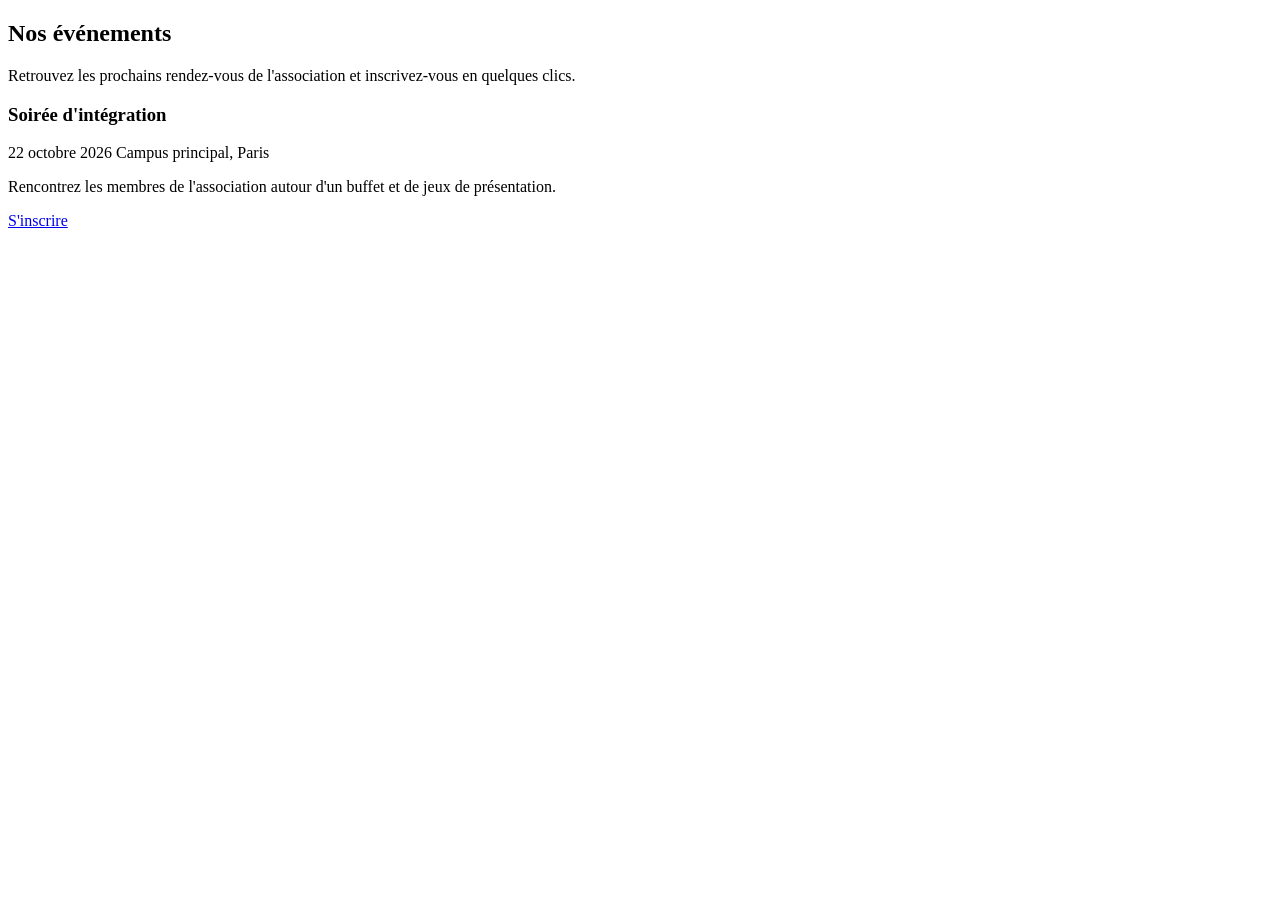
==== event.html @ ea040ffe "création branche et événement 1" ====
<!DOCTYPE html>
<html lang="fr">
<head>
  <meta charset="UTF-8">
  <meta name="viewport" content="width=device-width, initial-scale=1">
  <title>Événements - Association étudiante</title>
  <link rel="stylesheet" href="css/style.css">
  <link rel="stylesheet" href="css/event.css">
</head>
<body>

  <header>
    
  </header>

  <main>
    <section class="events" id="evenements">
      <h2>Nos événements</h2>
      <p class="events-intro">
        Retrouvez les prochains rendez-vous de l'association et inscrivez-vous en quelques clics.
      </p>

      <div class="events-grid">

        <article class="event-card">
          <h3 class="event-title">Soirée d'intégration</h3>
          <p class="event-meta">
            <time datetime="2026-10-22">22 octobre 2026</time>
            <span class="event-place">Campus principal, Paris</span>
          </p>
          <p class="event-description">
            Rencontrez les membres de l'association autour d'un buffet et de jeux de présentation.
          </p>
          <a class="btn" href="formulaire.html">S'inscrire</a>
        </article>

        
      </div>
    </section>
  </main>

  <footer>

  </footer>

</body>
</html>
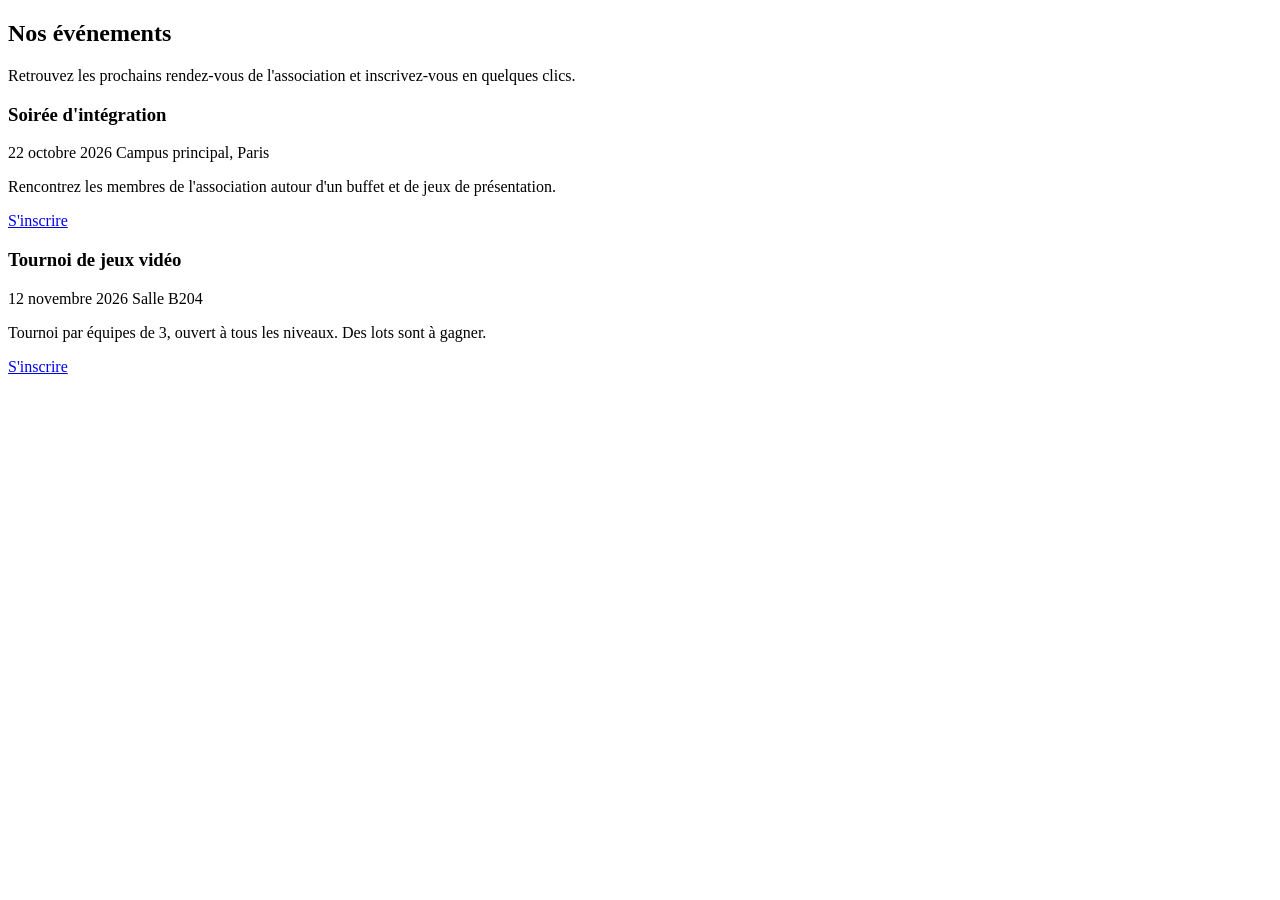
==== commit 85d9cc5b: "ajout evenement 2 sans css" ====
--- a/event.html
+++ b/event.html
@@ -34,6 +34,19 @@
           <a class="btn" href="formulaire.html">S'inscrire</a>
         </article>
 
+         <article class="event-card">
+          <h3 class="event-title">Tournoi de jeux vidéo</h3>
+          <p class="event-meta">
+            <time datetime="2026-11-12">12 novembre 2026</time>
+            <span class="event-place">Salle B204</span>
+          </p>
+          <p class="event-description">
+            Tournoi par équipes de 3, ouvert à tous les niveaux. Des lots sont à gagner.
+          </p>
+          <a class="btn" href="formulaire.html">S'inscrire</a>
+        </article>
+ 
+
         
       </div>
     </section>
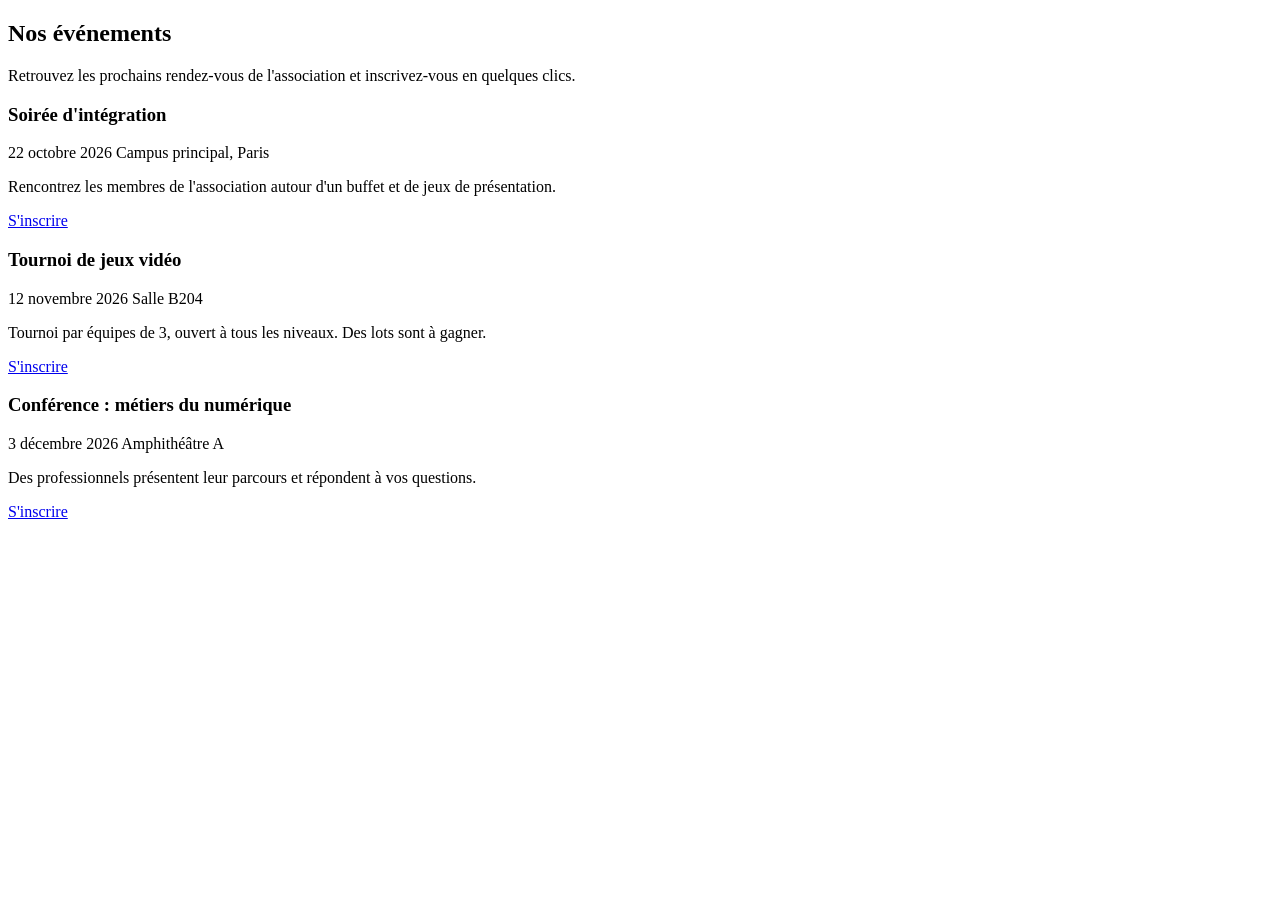
==== commit 13d8d9d7: "ajout du css pour la page event" ====
--- a/event.html
+++ b/event.html
@@ -45,6 +45,18 @@
           </p>
           <a class="btn" href="formulaire.html">S'inscrire</a>
         </article>
+
+        <article class="event-card">
+          <h3 class="event-title">Conférence : métiers du numérique</h3>
+          <p class="event-meta">
+            <time datetime="2026-12-03">3 décembre 2026</time>
+            <span class="event-place">Amphithéâtre A</span>
+          </p>
+          <p class="event-description">
+            Des professionnels présentent leur parcours et répondent à vos questions.
+          </p>
+          <a class="btn" href="formulaire.html">S'inscrire</a>
+        </article>
  
 
         
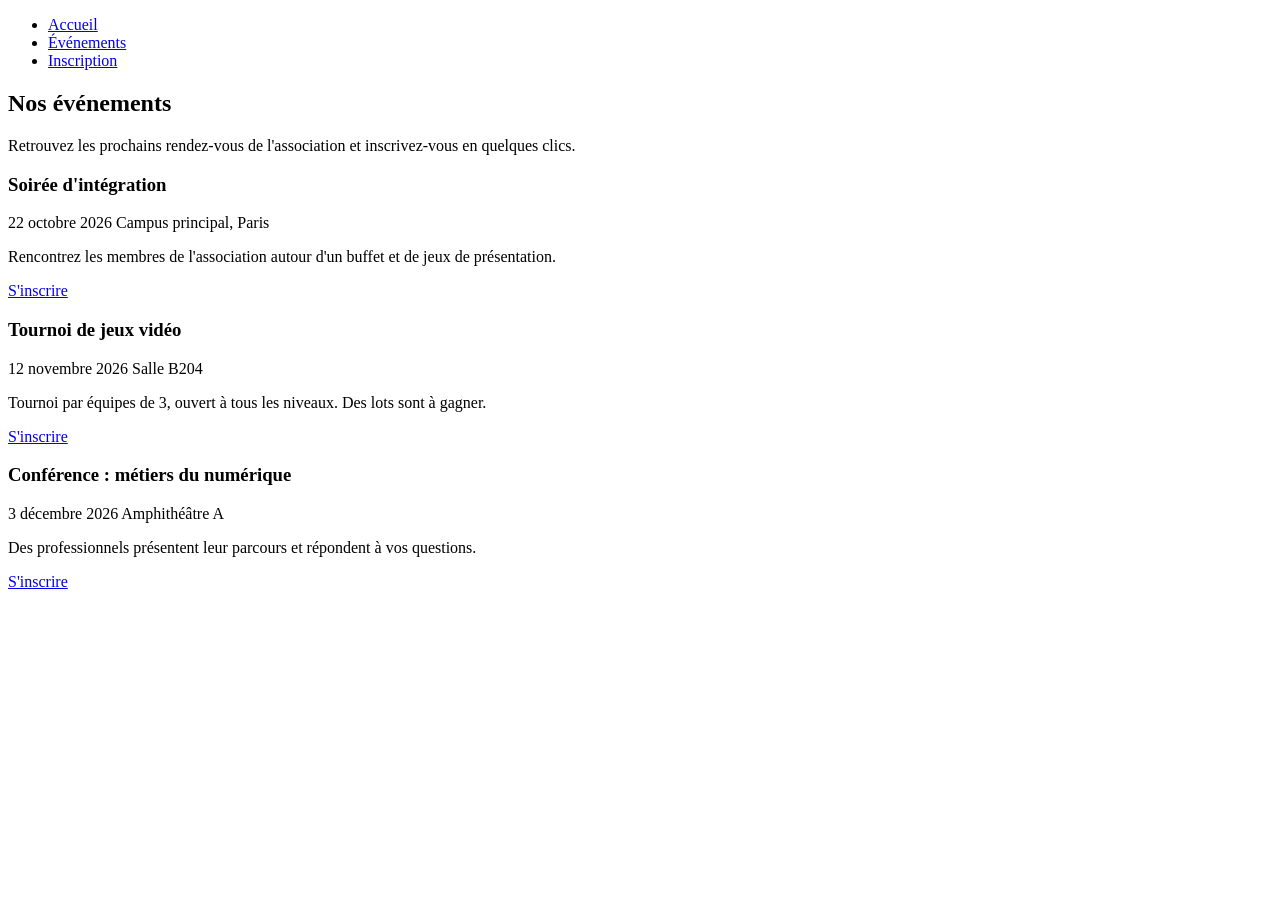
==== commit 609f0c57: "unification des branches" ====
--- a/event.html
+++ b/event.html
@@ -9,9 +9,15 @@
 </head>
 <body>
 
-  <header>
-    
-  </header>
+    <header>
+        <nav>
+            <ul class="nav-links">
+                <li><a href="index.html">Accueil</a></li>
+                <li><a href="event.html">Événements</a></li>
+                <li><a href="formulaire.html">Inscription</a></li>
+            </ul>
+        </nav>
+    </header>
 
   <main>
     <section class="events" id="evenements">
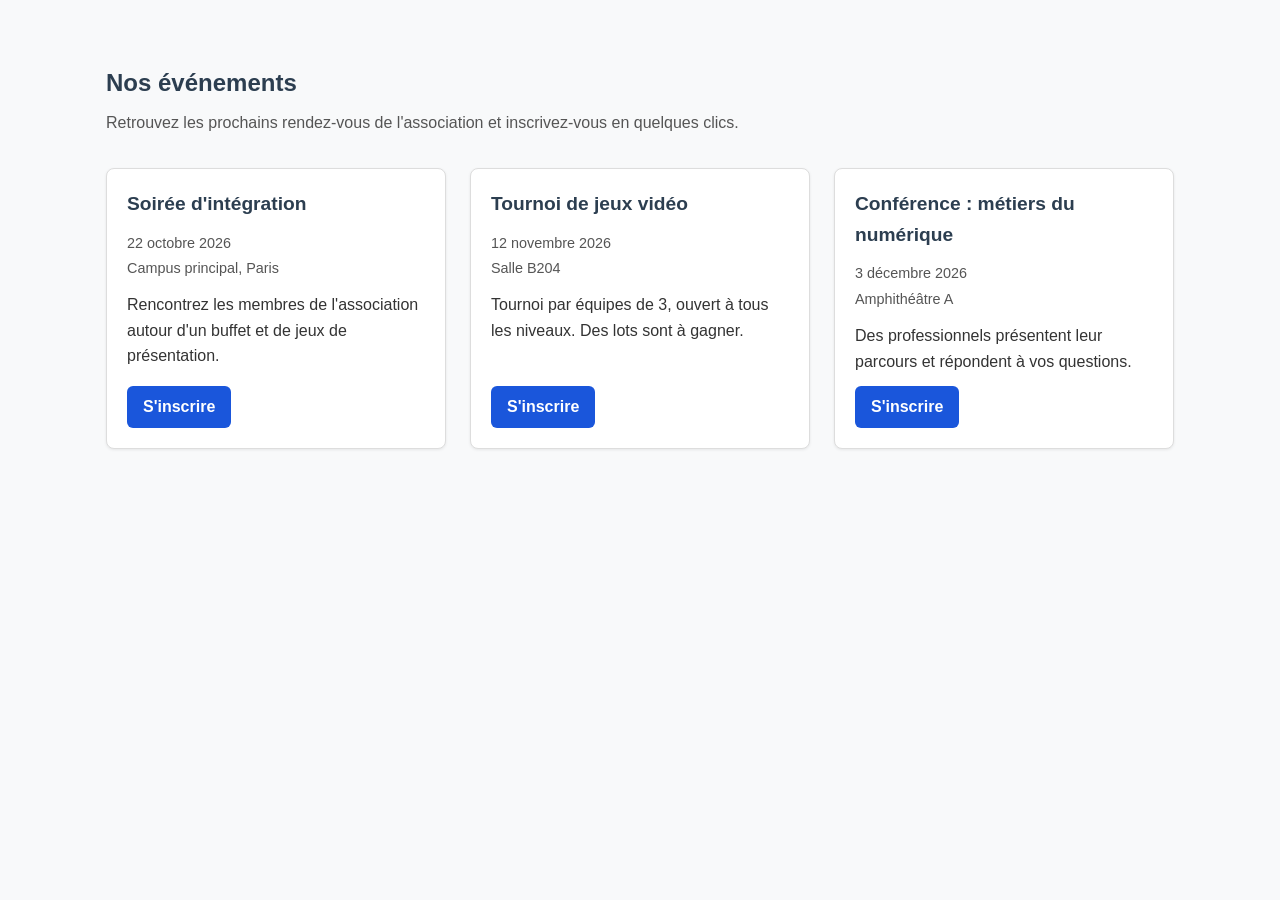
==== commit d45ad450: "ajout de la version mobile" ====
--- a/event.html
+++ b/event.html
@@ -4,20 +4,14 @@
   <meta charset="UTF-8">
   <meta name="viewport" content="width=device-width, initial-scale=1">
   <title>Événements - Association étudiante</title>
-  <link rel="stylesheet" href="css/style.css">
-  <link rel="stylesheet" href="css/event.css">
+  <link rel="stylesheet" href="style.css">
+  <link rel="stylesheet" href="event.css">
 </head>
 <body>
 
-    <header>
-        <nav>
-            <ul class="nav-links">
-                <li><a href="index.html">Accueil</a></li>
-                <li><a href="event.html">Événements</a></li>
-                <li><a href="formulaire.html">Inscription</a></li>
-            </ul>
-        </nav>
-    </header>
+  <header>
+    
+  </header>
 
   <main>
     <section class="events" id="evenements">
--- a/style.css
+++ b/style.css
@@ -0,0 +1,74 @@
+/* Variables globales */
+:root {
+    --primary-color: #2c3e50;
+    --secondary-color: #e74c3c;
+    --background-color: #f8f9fa;
+    --text-color: #333333;
+    --font-main: 'Segoe UI', Tahoma, Geneva, Verdana, sans-serif;
+}
+
+/* Reset CSS basique */
+* {
+    margin: 0;
+    padding: 0;
+    box-sizing: border-box;
+}
+
+body {
+    font-family: var(--font-main);
+    background-color: var(--background-color);
+    color: var(--text-color);
+    line-height: 1.6;
+}
+
+main {
+    padding: 2rem;
+    max-width: 1200px;
+    margin: 0 auto;
+}
+
+h1, h2, h3 {
+    color: var(--primary-color);
+    margin-bottom: 1rem;
+}
+
+p {
+    margin-bottom: 1rem;
+}
+
+.presentation-section {
+    background: white;
+    padding: 2rem;
+    border-radius: 8px;
+    box-shadow: 0 4px 6px rgba(0,0,0,0.1);
+    text-align: center;
+}
+
+@media (max-width: 600px) {
+    header {
+        padding: 0.85rem 1rem;
+    }
+
+    nav {
+        justify-content: center;
+    }
+
+    .nav-links {
+        flex-wrap: wrap;
+        justify-content: center;
+        gap: 0.75rem 1.25rem;
+    }
+
+    main {
+        padding: 1rem;
+    }
+
+    .presentation-section {
+        padding: 1.25rem;
+    }
+
+    h1 {
+        font-size: 1.65rem;
+    }
+}
+
--- a/event.css
+++ b/event.css
@@ -0,0 +1,89 @@
+.events {
+  max-width: 1100px;
+  margin: 0 auto;
+  padding: 2rem 1rem;
+}
+ 
+.events h2 {
+  margin-bottom: 0.5rem;
+}
+ 
+.events-intro {
+  margin-bottom: 2rem;
+  color: #555;
+}
+ 
+/* Grille des cartes */
+.events-grid {
+  display: grid;
+  grid-template-columns: repeat(auto-fill, minmax(280px, 1fr));
+  gap: 1.5rem;
+}
+ 
+/* Carte d'événement */
+.event-card {
+  display: flex;
+  flex-direction: column;
+  gap: 0.75rem;
+  padding: 1.25rem;
+  border: 1px solid #ddd;
+  border-radius: 8px;
+  background: #fff;
+  box-shadow: 0 1px 3px rgba(0, 0, 0, 0.08);
+}
+ 
+.event-title {
+  margin: 0;
+  font-size: 1.2rem;
+}
+ 
+.event-meta {
+  display: flex;
+  flex-direction: column;
+  gap: 0.15rem;
+  margin: 0;
+  font-size: 0.9rem;
+  color: #555;
+}
+ 
+.event-description {
+  flex-grow: 1;
+  margin: 0;
+}
+ 
+/* Bouton d'inscription */
+.btn {
+  align-self: flex-start;
+  display: inline-block;
+  padding: 0.5rem 1rem;
+  border-radius: 6px;
+  background: #1a56db;
+  color: #fff;
+  text-decoration: none;
+  font-weight: 600;
+}
+ 
+.btn:hover,
+.btn:focus {
+  background: #1342a8;
+}
+
+@media (max-width: 600px) {
+  .events {
+    padding: 1.25rem 0.75rem;
+  }
+
+  .events-grid {
+    grid-template-columns: minmax(0, 1fr);
+    gap: 1rem;
+  }
+
+  .event-card {
+    padding: 1rem;
+  }
+
+  .event-title {
+    overflow-wrap: anywhere;
+  }
+}
+ 
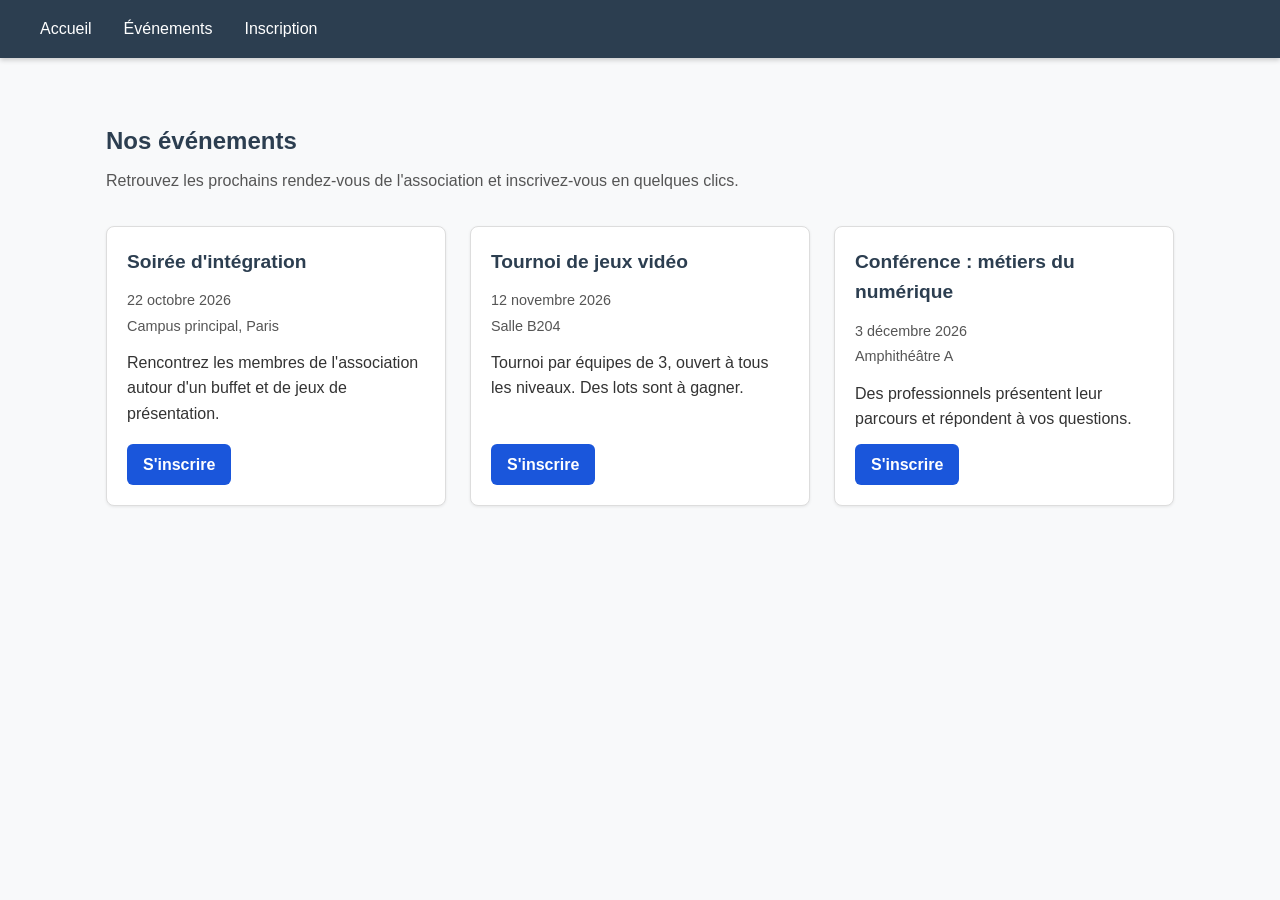
==== commit aa3b5977: "Merge pull request #21 from carabine44/feature/unification_header unification des branches" ====
--- a/event.html
+++ b/event.html
@@ -9,9 +9,15 @@
 </head>
 <body>
 
-  <header>
-    
-  </header>
+    <header>
+        <nav>
+            <ul class="nav-links">
+                <li><a href="index.html">Accueil</a></li>
+                <li><a href="event.html">Événements</a></li>
+                <li><a href="formulaire.html">Inscription</a></li>
+            </ul>
+        </nav>
+    </header>
 
   <main>
     <section class="events" id="evenements">
--- a/style.css
+++ b/style.css
@@ -5,6 +5,48 @@
     --background-color: #f8f9fa;
     --text-color: #333333;
     --font-main: 'Segoe UI', Tahoma, Geneva, Verdana, sans-serif;
+}
+
+header {
+    background-color: var(--primary-color);
+    padding: 1rem 2rem;
+    box-shadow: 0 2px 5px rgba(0,0,0,0.2);
+}
+
+nav {
+    display: flex;
+    justify-content: space-between;
+    align-items: center;
+    max-width: 1200px;
+    margin: 0 auto;
+}
+
+
+.nav-links {
+    list-style: none;
+    display: flex;
+    gap: 2rem;
+}
+
+.nav-links a {
+    color: white;
+    text-decoration: none;
+    font-weight: 500;
+    transition: color 0.3s;
+}
+
+.nav-links a:hover {
+    color: var(--secondary-color);
+}
+
+ul.nav-links {
+    justify-content: space-between;
+}
+@media (max-width: 768px) {
+    .nav-links {
+        flex-direction: column;
+        gap: 1rem;
+    }
 }
 
 /* Reset CSS basique */
